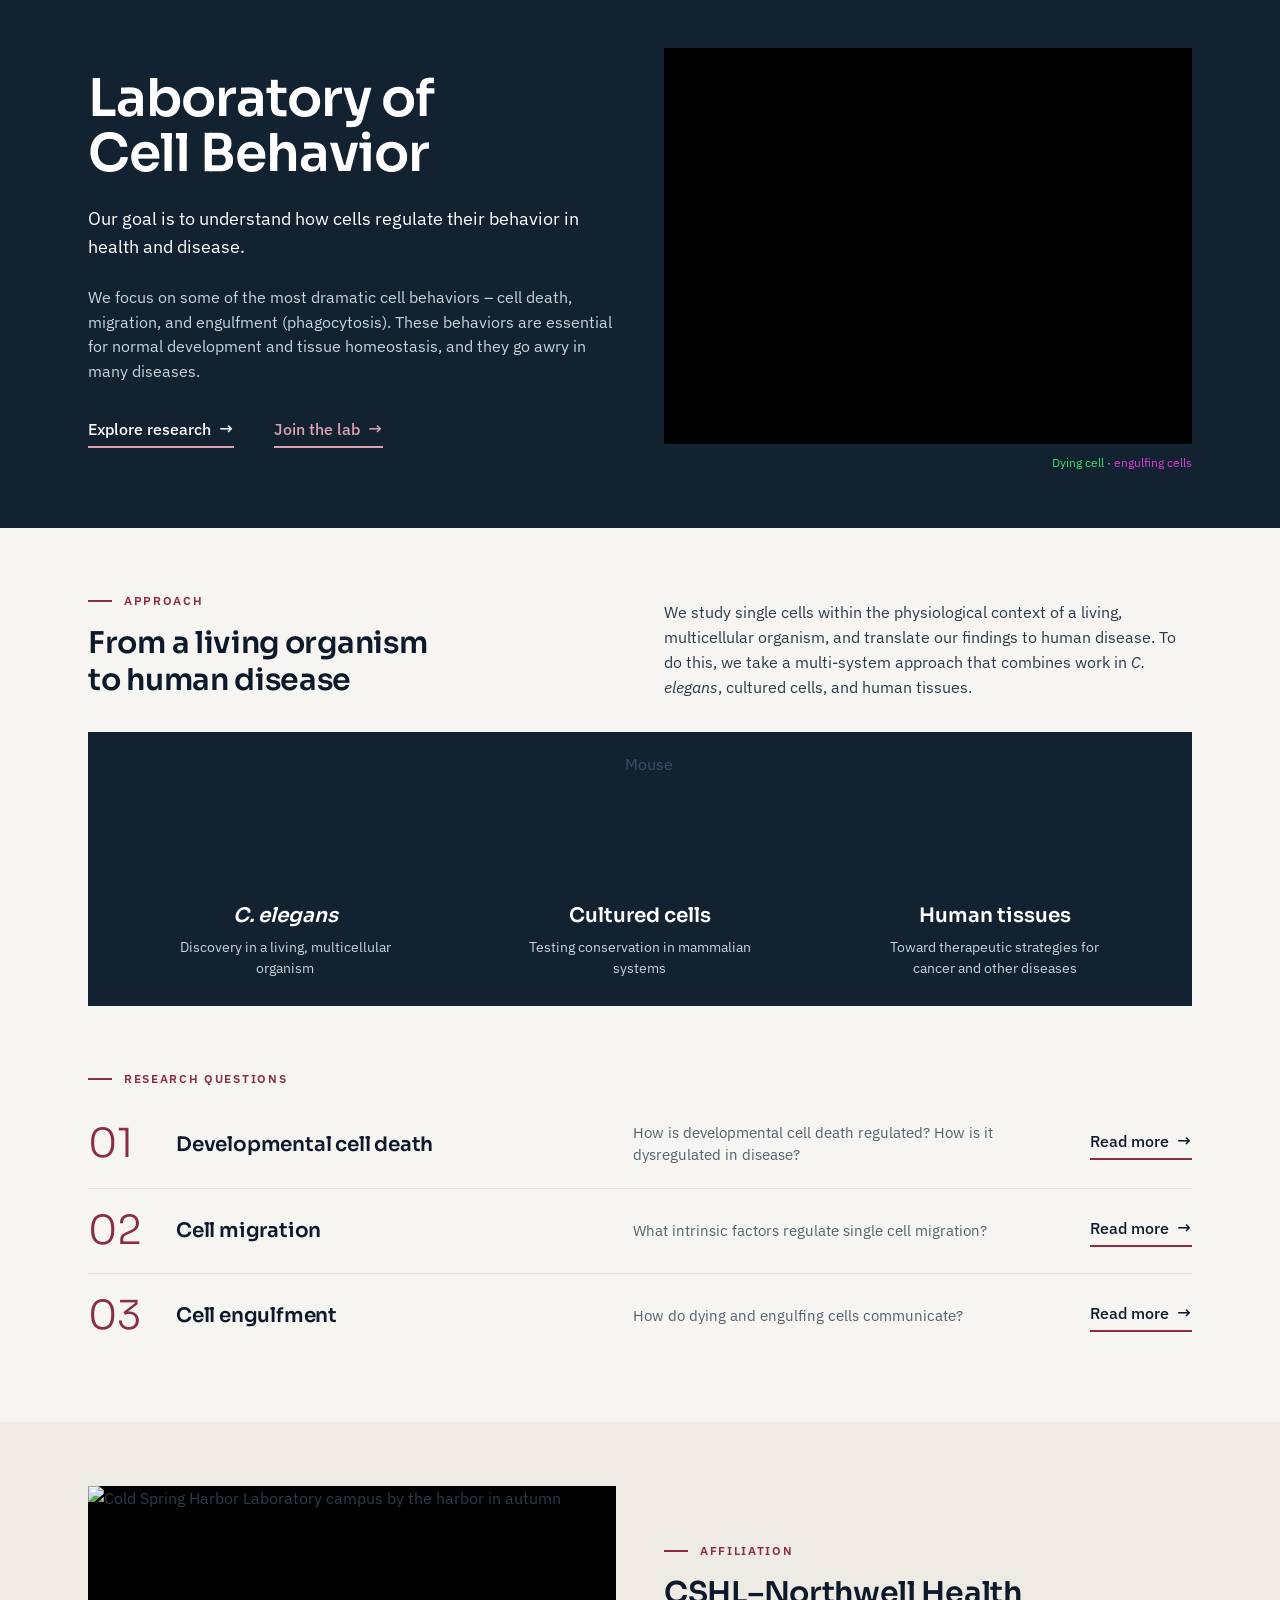
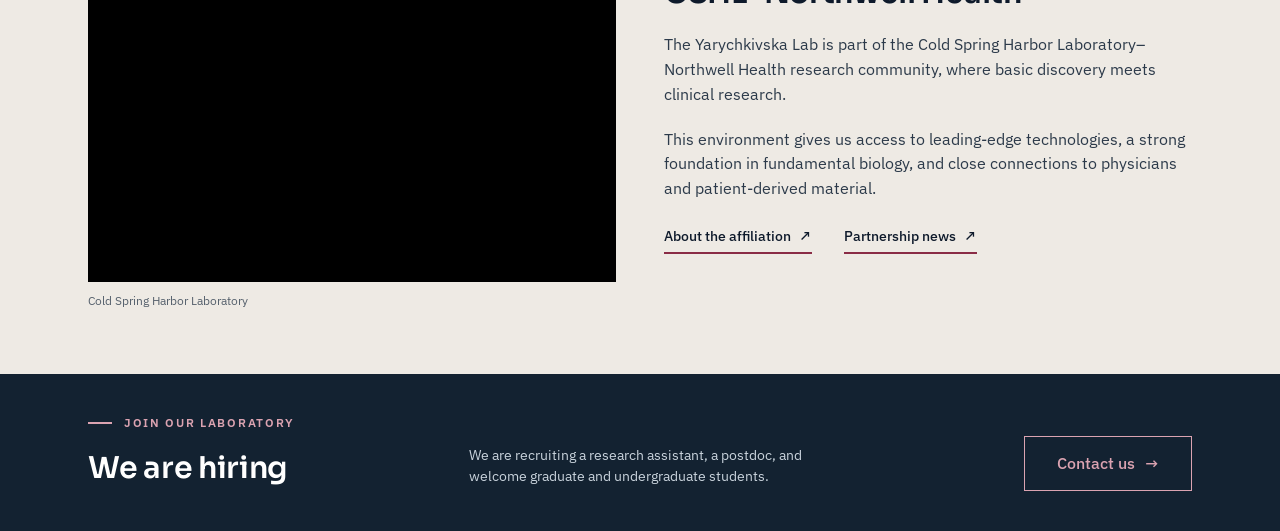
==== index.html @ fdfa4389 "Remove numbers from the Approach items Co-Authored-By: Claude Opus 5.5 <noreply@anthropic.com>" ====
<!DOCTYPE html>
<html lang="en">
<head>
<meta charset="utf-8">
<meta name="viewport" content="width=device-width, initial-scale=1">
<title>Yarychkivska Lab — Laboratory of Cell Behavior</title>
<meta name="description" content="The Yarychkivska Lab studies how cells regulate their behavior in health and disease — cell death, migration, and engulfment.">
<link rel="preconnect" href="https://fonts.googleapis.com">
<link rel="preconnect" href="https://fonts.gstatic.com" crossorigin>
<link rel="stylesheet" href="https://fonts.googleapis.com/css2?family=IBM+Plex+Sans:ital,wght@0,300..700;1,300..700&family=Sora:wght@300..700&display=swap">
<link rel="stylesheet" href="css/styles.css">
</head>
<body data-page="Home">
<div class="page">
  <div data-site-header></div>

  <main>
    <section class="inverse on-dark hero">
      <div class="container split">
        <div class="stack" style="gap:24px">
          <h1>Laboratory of Cell Behavior</h1>
          <p class="lead">Our goal is to understand how cells regulate their behavior in health and disease.</p>
          <p class="muted">We focus on some of the most dramatic cell behaviors – cell death, migration, and engulfment (phagocytosis). These behaviors are essential for normal development and tissue homeostasis, and they go awry in many diseases.</p>
          <div class="links">
            <a class="arrow-link" href="research.html">Explore research</a>
            <a class="arrow-link accent" href="contact.html">Join the lab</a>
          </div>
        </div>
        <figure class="figure">
          <div class="figure-frame">
            <video autoplay muted loop playsinline preload="auto" poster="assets/video/poster.png" width="1600" height="1200">
              <source src="assets/video/cell-animation.mp4" type="video/mp4">
            </video>
          </div>
          <figcaption><span style="color:var(--channel-green)">Dying cell</span> · <span style="color:var(--channel-magenta)">engulfing cells</span></figcaption>
        </figure>
      </div>
    </section>

    <section style="padding:64px 0">
      <div class="container stack" style="gap:32px">
        <div class="split-380" style="align-items:end">
          <div class="section-heading">
            <div class="eyebrow">Approach</div>
            <h2>From a living organism to human disease</h2>
          </div>
          <p class="body-text">We study single cells within the physiological context of a living, multicellular organism, and translate our findings to human disease. To do this, we take a multi-system approach that combines work in <em>C. elegans</em>, cultured cells, and human tissues.</p>
        </div>
        <div class="inverse approach">
          <div class="approach-item">
            <div class="approach-art"><img src="assets/doc/image4.png" alt="C. elegans" style="left:-33.3%"></div>
            <span class="approach-title"><em>C. elegans</em></span>
            <span class="approach-text">Discovery in a living, multicellular organism</span>
          </div>
          <div class="approach-item">
            <div class="approach-art"><img src="assets/doc/image4.png" alt="Mouse" style="left:-195%"></div>
            <span class="approach-title">Cultured cells</span>
            <span class="approach-text">Testing conservation in mammalian systems</span>
          </div>
          <div class="approach-item">
            <div class="approach-art"><img src="assets/doc/image4.png" alt="Human" style="left:-368%"></div>
            <span class="approach-title">Human tissues</span>
            <span class="approach-text">Toward therapeutic strategies for cancer and other diseases</span>
          </div>
        </div>
      </div>
    </section>

    <section style="padding:0 0 64px">
      <div class="container stack" style="gap:12px">
        <div class="eyebrow">Research questions</div>
        <div class="stack">
          <div class="research-item">
            <span class="numeral">01</span>
            <div class="body">
              <h3 class="h3">Developmental cell death</h3>
              <p>How is developmental cell death regulated? How is it dysregulated in disease?</p>
            </div>
            <a class="arrow-link" href="research.html#death">Read more</a>
          </div>
          <div class="research-item">
            <span class="numeral">02</span>
            <div class="body">
              <h3 class="h3">Cell migration</h3>
              <p>What intrinsic factors regulate single cell migration?</p>
            </div>
            <a class="arrow-link" href="research.html#migration">Read more</a>
          </div>
          <div class="research-item">
            <span class="numeral">03</span>
            <div class="body">
              <h3 class="h3">Cell engulfment</h3>
              <p>How do dying and engulfing cells communicate?</p>
            </div>
            <a class="arrow-link" href="research.html#engulfment">Read more</a>
          </div>
        </div>
      </div>
    </section>

    <section class="sunken" style="padding:64px 0">
      <div class="container split">
        <figure class="figure">
          <div class="figure-frame"><img src="assets/doc/cshl-campus.jpg" alt="Cold Spring Harbor Laboratory campus by the harbor in autumn" width="1400" height="1050"></div>
          <figcaption>Cold Spring Harbor Laboratory</figcaption>
        </figure>
        <div class="stack" style="gap:20px">
          <div class="section-heading">
            <div class="eyebrow">Affiliation</div>
            <h2>CSHL–Northwell Health</h2>
          </div>
          <p class="body-text">The Yarychkivska Lab is part of the Cold Spring Harbor Laboratory–Northwell Health research community, where basic discovery meets clinical research.</p>
          <p class="body-text">This environment gives us access to leading-edge technologies, a strong foundation in fundamental biology, and close connections to physicians and patient-derived material.</p>
          <div class="links" style="margin-top:4px">
            <a class="arrow-link external" href="https://www.cshl.edu/research/cshl-northwell-health-affiliation/#about" target="_blank" rel="noopener">About the affiliation</a>
            <a class="arrow-link external" href="https://www.northwell.edu/news/the-latest/cold-spring-harbor-laboratory-northwell-extend-strategic-affiliation" target="_blank" rel="noopener">Partnership news</a>
          </div>
        </div>
      </div>
    </section>

    <section class="inverse on-dark cta">
      <div class="container">
        <div class="stack" style="gap:12px">
          <div class="eyebrow">Join our laboratory</div>
          <h2>We are hiring</h2>
        </div>
        <p>We are recruiting a research assistant, a postdoc, and welcome graduate and undergraduate students.</p>
        <a class="button" href="contact.html">Contact us</a>
      </div>
    </section>
  </main>

  <div data-site-footer></div>
</div>
<script src="js/site.js"></script>
</body>
</html>
---- css/styles.css ----
/* Yarychkivska Lab — design tokens + components (ported from the Claude Design system) */

:root{
  /* Navy */
  --navy-900:#0c1824; --navy-800:#132231; --navy-700:#1c3244; --navy-600:#2a4458; --navy-400:#5d7a91;
  /* Paper */
  --cream-50:#fcfbf9; --cream-100:#f7f5f1; --cream-200:#eeeae4; --cream-300:#e2dcd4;
  /* Claret — accent rules, eyebrows, numerals, link underlines */
  --claret-300:#dba3b1; --claret-400:#a84a62; --claret-500:#8a2c46; --claret-600:#6c1f35;
  /* Ink */
  --ink-900:#0e1a2b; --ink-700:#2c3a4a; --ink-500:#55606c; --ink-400:#7a838d;
  --line-200:#e3dfd9; --line-300:#d3cdc5;
  /* Microscopy channel colors — bright on dark, darker on cream for legibility */
  --channel-green:#3fe06a; --channel-magenta:#e03fd6;
  --label-green:#1f9e45; --label-magenta:#c42bbb; --label-blue:#2b55d6;

  /* Semantic */
  --surface-page:var(--cream-100);
  --surface-sunken:var(--cream-200);
  --surface-inverse:var(--navy-800);
  --text-heading:var(--ink-900);
  --text-body:var(--ink-700);
  --text-muted:var(--ink-500);
  --text-caption:var(--ink-500);
  --text-on-inverse-muted:#c9d3dc;
  --accent:var(--claret-500);
  --border-subtle:var(--line-200);
  --border-on-inverse:var(--navy-600);
  --link:var(--ink-900);
  --focus-ring:var(--claret-400);

  /* Typography */
  --font-display:"Sora","IBM Plex Sans",system-ui,sans-serif;
  --font-body:"IBM Plex Sans",system-ui,sans-serif;
  --fs-display:52px; --fs-h1:40px; --fs-h2:30px; --fs-h3:20px; --fs-numeral:40px;
  --fs-body:16px; --fs-eyebrow:12px; --fs-nav:14px;
  --lh-tight:1.1; --lh-snug:1.25; --lh-body:1.55;
  --ls-display:-0.02em; --ls-heading:-0.01em; --ls-eyebrow:0.14em;

  /* Spacing */
  --container-max:1200px;
  --gutter:48px;
  --rule-accent-w:24px; --rule-accent-h:2px;
  --underline-h:2px;
  --button-border-w:1.5px;
  --ease-standard:cubic-bezier(.2,.6,.2,1);
  --dur-base:200ms;
}

@media (max-width:720px){
  :root{ --gutter:20px; --fs-display:36px; --fs-h1:30px; --fs-h2:24px; --fs-numeral:32px; }
}

/* Base */
*,*::before,*::after{box-sizing:border-box}
html{scroll-behavior:smooth}
body{margin:0;background:var(--surface-page);color:var(--text-body);font-family:var(--font-body);font-size:var(--fs-body);line-height:var(--lh-body);-webkit-font-smoothing:antialiased}
h1,h2,h3{font-family:var(--font-display);color:var(--text-heading);margin:0;letter-spacing:var(--ls-heading);text-wrap:balance}
p{margin:0;text-wrap:pretty}
a{color:var(--link);text-decoration:none}
a:hover{color:var(--claret-600)}
a:focus-visible,button:focus-visible{outline:2px solid var(--focus-ring);outline-offset:3px}
img,video{max-width:100%}

/* Layout */
.page{min-height:100vh;display:flex;flex-direction:column}
.page > main{flex:1}
.container{max-width:var(--container-max);margin:0 auto;padding:0 var(--gutter)}
.inverse{background:var(--surface-inverse)}
.sunken{background:var(--surface-sunken)}
.stack{display:flex;flex-direction:column}
.split{display:grid;grid-template-columns:repeat(auto-fit,minmax(min(100%,420px),1fr));gap:48px;align-items:center}
.split-380{display:grid;grid-template-columns:repeat(auto-fit,minmax(min(100%,380px),1fr));gap:48px}
.split-340{display:grid;grid-template-columns:repeat(auto-fit,minmax(min(100%,340px),1fr));gap:24px 48px}
.body-text{font-size:16px;line-height:var(--lh-body);color:var(--text-body)}
.caption{font-size:12px;line-height:1.5;color:var(--text-caption)}
.label{font-size:12px;font-weight:600;letter-spacing:var(--ls-eyebrow);text-transform:uppercase;color:var(--text-muted)}
.label.accent{color:var(--claret-600)}
.numeral{font-family:var(--font-display);font-weight:300;font-size:var(--fs-numeral);line-height:1;color:var(--accent)}
.h2{font-weight:600;font-size:var(--fs-h2);line-height:var(--lh-snug)}
.h3{font-weight:600;font-size:var(--fs-h3);line-height:var(--lh-snug)}

/* Header */
.site-header{position:relative;z-index:20;background:var(--surface-inverse);border-bottom:1px solid var(--border-on-inverse)}
.site-header .container{height:56px;display:flex;align-items:center;justify-content:space-between;gap:24px}
.brand{display:flex;align-items:center;gap:14px;min-width:0}
.brand-name{font-family:var(--font-display);font-weight:600;font-size:22px;color:#fff;letter-spacing:var(--ls-heading);white-space:nowrap}
.brand-rule{width:1px;height:20px;background:var(--claret-300)}
.brand-tagline{font-size:12px;color:#fff;white-space:nowrap}
.site-nav{display:flex;gap:28px;align-self:stretch}
.site-nav a{display:flex;align-items:center;font-size:var(--fs-nav);font-weight:500;color:#fff}
.site-nav a:hover{color:var(--claret-300)}
.site-nav a[aria-current="page"]{color:var(--claret-300);box-shadow:inset 0 -2px 0 var(--claret-300)}
.burger{display:none;width:44px;height:44px;margin-right:-10px;flex-direction:column;align-items:center;justify-content:center;gap:6px;background:transparent;border:0;cursor:pointer;padding:0}
.burger i{display:block;width:22px;height:2px;background:#fff;transition:transform var(--dur-base) var(--ease-standard),opacity var(--dur-base) var(--ease-standard)}
.burger[aria-expanded="true"] i{background:var(--claret-300)}
.burger[aria-expanded="true"] i:nth-child(1){transform:translateY(8px) rotate(45deg)}
.burger[aria-expanded="true"] i:nth-child(2){opacity:0}
.burger[aria-expanded="true"] i:nth-child(3){transform:translateY(-8px) rotate(-45deg)}
.mobile-nav{display:none;position:absolute;left:0;right:0;top:57px;background:var(--surface-inverse);border-bottom:1px solid var(--border-on-inverse);padding:8px var(--gutter) 28px;flex-direction:column}
.mobile-nav a{display:flex;align-items:center;justify-content:space-between;min-height:52px;font-family:var(--font-display);font-weight:600;font-size:20px;letter-spacing:var(--ls-heading);color:#fff;border-bottom:1px solid var(--border-on-inverse)}
.mobile-nav a::after{content:"\2192";font-family:var(--font-body);font-weight:400;font-size:16px;color:var(--claret-300)}
.mobile-nav a[aria-current="page"]{color:var(--claret-300)}
.mobile-nav span{margin-top:20px;font-size:12px;color:var(--text-on-inverse-muted)}

@media (max-width:1099px){ .brand-rule,.brand-tagline{display:none} }
@media (max-width:919px){
  .site-nav{display:none}
  .burger{display:flex}
  .site-header.open .mobile-nav{display:flex}
  .brand-rule,.brand-tagline{display:block}
}
@media (max-width:559px){ .brand-rule,.brand-tagline{display:none} }

/* Eyebrow + section heading */
.eyebrow{display:flex;align-items:center;gap:12px;font-size:var(--fs-eyebrow);font-weight:600;letter-spacing:var(--ls-eyebrow);text-transform:uppercase;color:var(--claret-500)}
.eyebrow::before{content:"";width:var(--rule-accent-w);height:var(--rule-accent-h);background:currentColor;display:block;flex:none}
.on-dark .eyebrow,.eyebrow.on-dark{color:var(--claret-300)}
.section-heading{display:flex;flex-direction:column;gap:14px}
.section-heading h1,.section-heading h2{font-weight:600;font-size:var(--fs-h2);line-height:var(--lh-snug)}
.section-heading.large h1,.section-heading.large h2{font-size:var(--fs-h1)}
.on-dark .section-heading h1,.on-dark .section-heading h2{color:#fff}

/* Arrow link */
.arrow-link{display:inline-flex;align-items:center;gap:8px;font-weight:500;font-size:16px;color:var(--ink-900);padding-bottom:4px;border-bottom:var(--underline-h) solid var(--claret-500);transition:gap var(--dur-base) var(--ease-standard)}
.arrow-link:hover{gap:12px;color:var(--ink-900)}
.arrow-link::after{content:"\2192";font-size:1.05em}
.arrow-link.external{font-size:14px}
.arrow-link.external::after{content:"\2197"}
.on-dark .arrow-link{color:#fff;border-bottom-color:var(--claret-300)}
.on-dark .arrow-link.accent{color:var(--claret-300)}
.links{display:flex;gap:32px;flex-wrap:wrap}

/* Button */
.button{display:inline-flex;align-items:center;gap:10px;padding:14px 32px;border:var(--button-border-w) solid var(--claret-300);background:transparent;color:var(--claret-300);font-family:var(--font-body);font-size:16px;font-weight:500;white-space:nowrap;transition:background var(--dur-base) var(--ease-standard),color var(--dur-base) var(--ease-standard)}
.button::after{content:"\2192"}
.button:hover{background:var(--claret-300);color:var(--navy-800)}

/* Page hero (inner pages) */
.page-hero{padding:56px 0}
.page-hero p.lead{font-size:18px;line-height:var(--lh-body);color:#fff}
.page-hero p.muted{font-size:16px;line-height:var(--lh-body);color:var(--text-on-inverse-muted)}

/* Home hero */
.hero{padding:48px 0 56px}
.hero h1{font-weight:600;font-size:var(--fs-display);line-height:1.05;letter-spacing:var(--ls-display);color:#fff}
.hero .lead{font-size:18px;color:#fff;max-width:560px}
.hero .muted{color:var(--text-on-inverse-muted);max-width:560px}
.hero .links{gap:40px;margin-top:8px}
.hero video{display:block;width:100%;height:auto;aspect-ratio:4/3;background:#000}

/* Figure */
.figure{margin:0;display:flex;flex-direction:column;gap:10px}
.figure-frame{background:#000;overflow:hidden}
.figure-frame img{display:block;width:100%;height:auto;object-fit:cover}
.figure figcaption{font-size:12px;line-height:1.5;color:var(--text-caption)}
.on-dark .figure figcaption{color:var(--text-on-inverse-muted);text-align:right}

/* Approach band */
.approach{padding:24px 32px 28px;display:grid;grid-template-columns:repeat(auto-fit,minmax(min(100%,180px),1fr));gap:32px 24px}
.approach-item{display:flex;flex-direction:column;align-items:center;text-align:center;gap:6px}
.approach-art{width:min(100%,130px);aspect-ratio:300/320;position:relative;overflow:hidden}
.approach-art img{position:absolute;top:-2.5%;width:491.3%;max-width:none;height:auto;mix-blend-mode:screen;opacity:.9}
.approach-title{font-family:var(--font-display);font-weight:600;font-size:var(--fs-h3);color:#fff}
.approach-text{font-size:14px;line-height:1.45;color:var(--text-on-inverse-muted);max-width:240px}

/* Research list (home) */
.research-item{display:flex;flex-wrap:wrap;align-items:center;gap:12px 32px;padding:22px 0;border-bottom:1px solid var(--border-subtle)}
.research-item:last-child{border-bottom:none}
.research-item .numeral{flex:0 0 56px}
.research-item .body{flex:1 1 300px;min-width:0;display:grid;grid-template-columns:repeat(auto-fit,minmax(min(100%,220px),1fr));align-items:center;gap:8px 32px}
.research-item p{font-size:15px;line-height:1.45;color:var(--text-muted)}

/* Research page articles */
.question{display:flex;flex-wrap:wrap;gap:12px 32px;padding:40px 0;border-top:1px solid var(--border-subtle)}
.question > .numeral{flex:0 0 80px}
.question > .content{flex:1 1 320px;min-width:0}
.question h3{font-weight:600;font-size:24px;line-height:var(--lh-snug)}
.open-q{font-size:15px;line-height:1.45;color:var(--text-heading);padding:12px 0;border-top:1px solid var(--border-subtle)}
.open-q.lg{font-size:16px}
.open-grid{display:grid;grid-template-columns:repeat(auto-fit,minmax(min(100%,200px),1fr));gap:32px 24px}
.open-grid .tile{background:#000;height:220px;display:flex;align-items:center;justify-content:center;overflow:hidden}
.open-grid .tile img{display:block;height:auto;clip-path:inset(2.5%)}

/* Publications */
.pub{display:grid;grid-template-columns:64px minmax(0,1fr);column-gap:24px;padding:24px 0;border-bottom:1px solid var(--border-subtle)}
.pub .year{font-family:var(--font-display);font-weight:300;font-size:24px;line-height:1.2;color:var(--accent)}
.pub h3{font-weight:600;font-size:18px;line-height:var(--lh-snug);text-wrap:pretty}
.pub .authors{font-size:14px;line-height:1.5;color:var(--text-body)}
.pub .authors strong{font-weight:600;color:var(--text-heading)}
.pub .journal{font-size:14px;color:var(--text-muted)}
.pub .links{margin-top:6px}

/* Contact */
.position{display:flex;flex-wrap:wrap;gap:12px 32px;padding:28px 0;border-bottom:1px solid var(--border-subtle)}
.position:last-child{border-bottom:none;padding-bottom:0}
.position h3{flex:0 1 200px;font-weight:600;font-size:var(--fs-h3);line-height:var(--lh-snug)}
.position .content{flex:1 1 280px;min-width:0;display:flex;flex-direction:column;gap:12px}
.contact-aside{flex:1 1 260px;min-width:0;display:flex;flex-direction:column;gap:28px;padding-top:28px;border-top:2px solid var(--claret-500)}
.contact-aside .block{display:flex;flex-direction:column;gap:6px;padding-top:24px;border-top:1px solid var(--border-subtle)}

/* CTA band */
.cta{padding:40px 0}
.cta .container{display:flex;flex-wrap:wrap;align-items:flex-end;justify-content:space-between;gap:20px 40px}
.cta h2{font-weight:600;font-size:30px;color:#fff}
.cta p{flex:1 1 260px;max-width:380px;font-size:14px;line-height:1.5;color:var(--text-on-inverse-muted);padding-bottom:4px}

/* Footer */
.site-footer .container{padding-top:28px;padding-bottom:28px;display:flex;align-items:center;justify-content:space-between;gap:24px;flex-wrap:wrap}
.footer-brand{display:flex;align-items:center;gap:10px}
.footer-brand strong{font-family:var(--font-display);font-weight:600;font-size:16px;color:var(--text-heading)}
.footer-brand span{font-size:12px;color:var(--text-muted)}
.footer-brand .dot{color:var(--ink-400)}
.made-in{display:inline-flex;align-items:center;gap:6px;font-size:12px;color:var(--text-muted);white-space:nowrap}
.made-in svg{display:block;width:16px;height:11px;border-radius:1px}
.footer-nav{display:flex;gap:28px;flex-wrap:wrap}
.footer-nav a{font-size:13px;color:var(--text-body)}
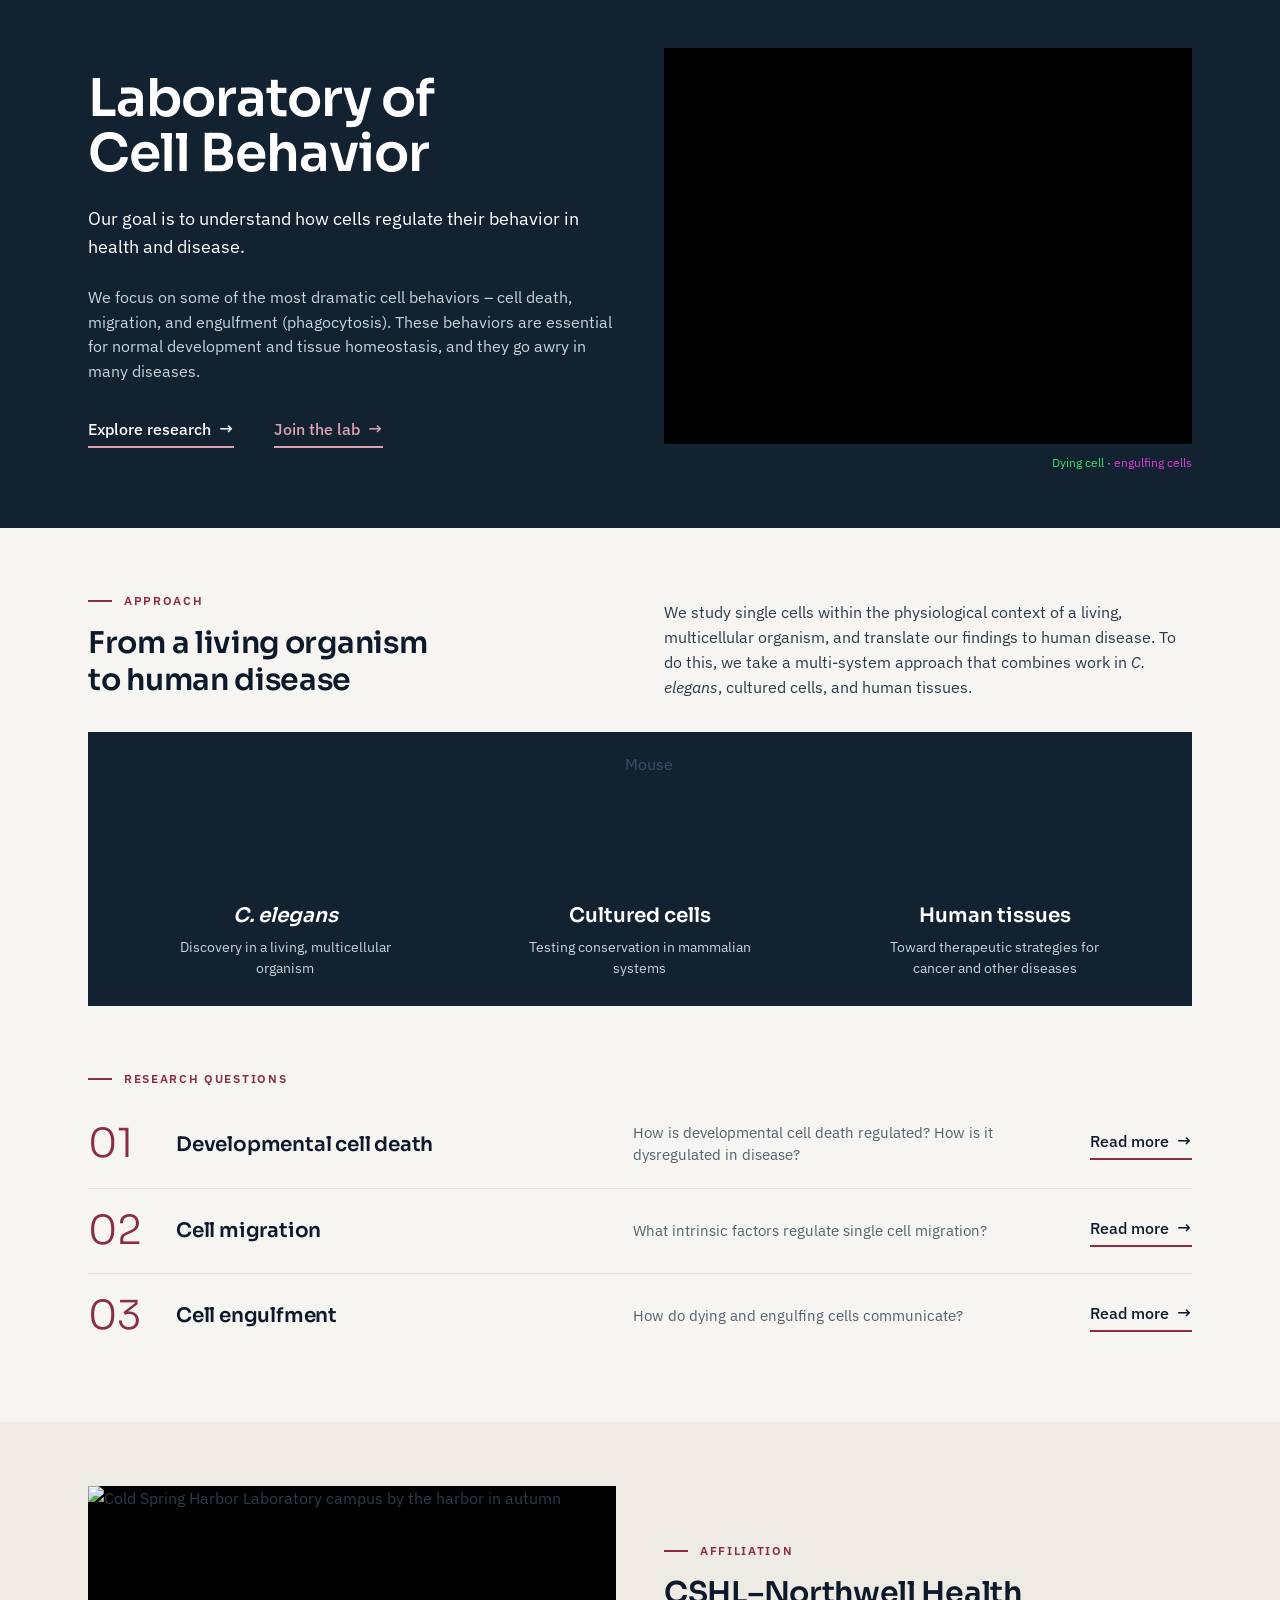
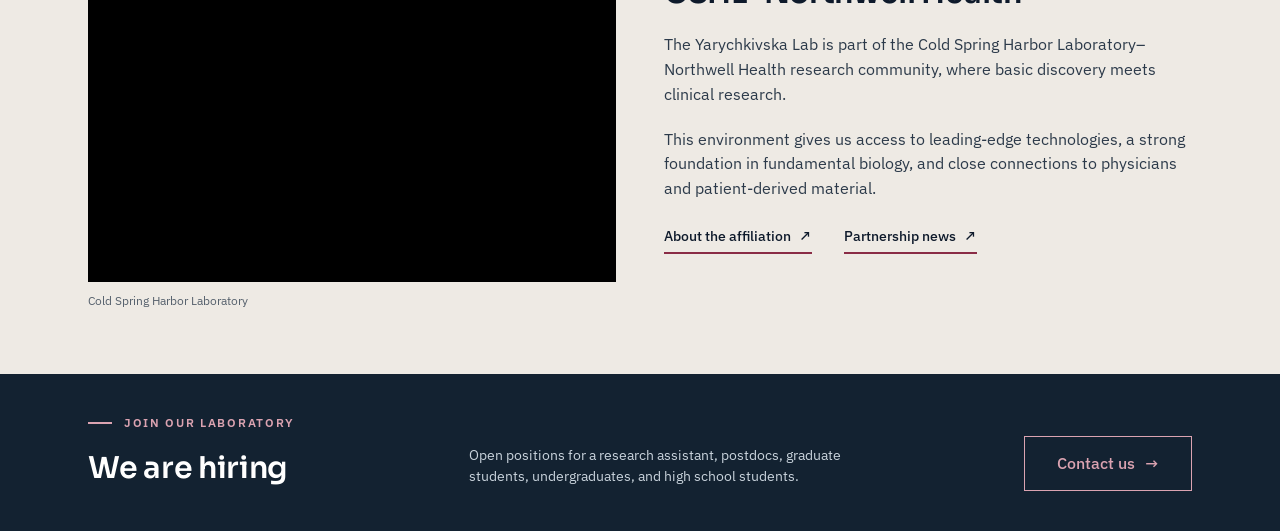
==== commit 4cb918e0: "List all open positions in the hiring bands Co-Authored-By: Claude Opus 5.5 <noreply@anthropic.com>" ====
--- a/index.html
+++ b/index.html
@@ -125,7 +125,7 @@
           <div class="eyebrow">Join our laboratory</div>
           <h2>We are hiring</h2>
         </div>
-        <p>We are recruiting a research assistant, a postdoc, and welcome graduate and undergraduate students.</p>
+        <p>Open positions for a research assistant, postdocs, graduate students, undergraduates, and high school students.</p>
         <a class="button" href="contact.html">Contact us</a>
       </div>
     </section>
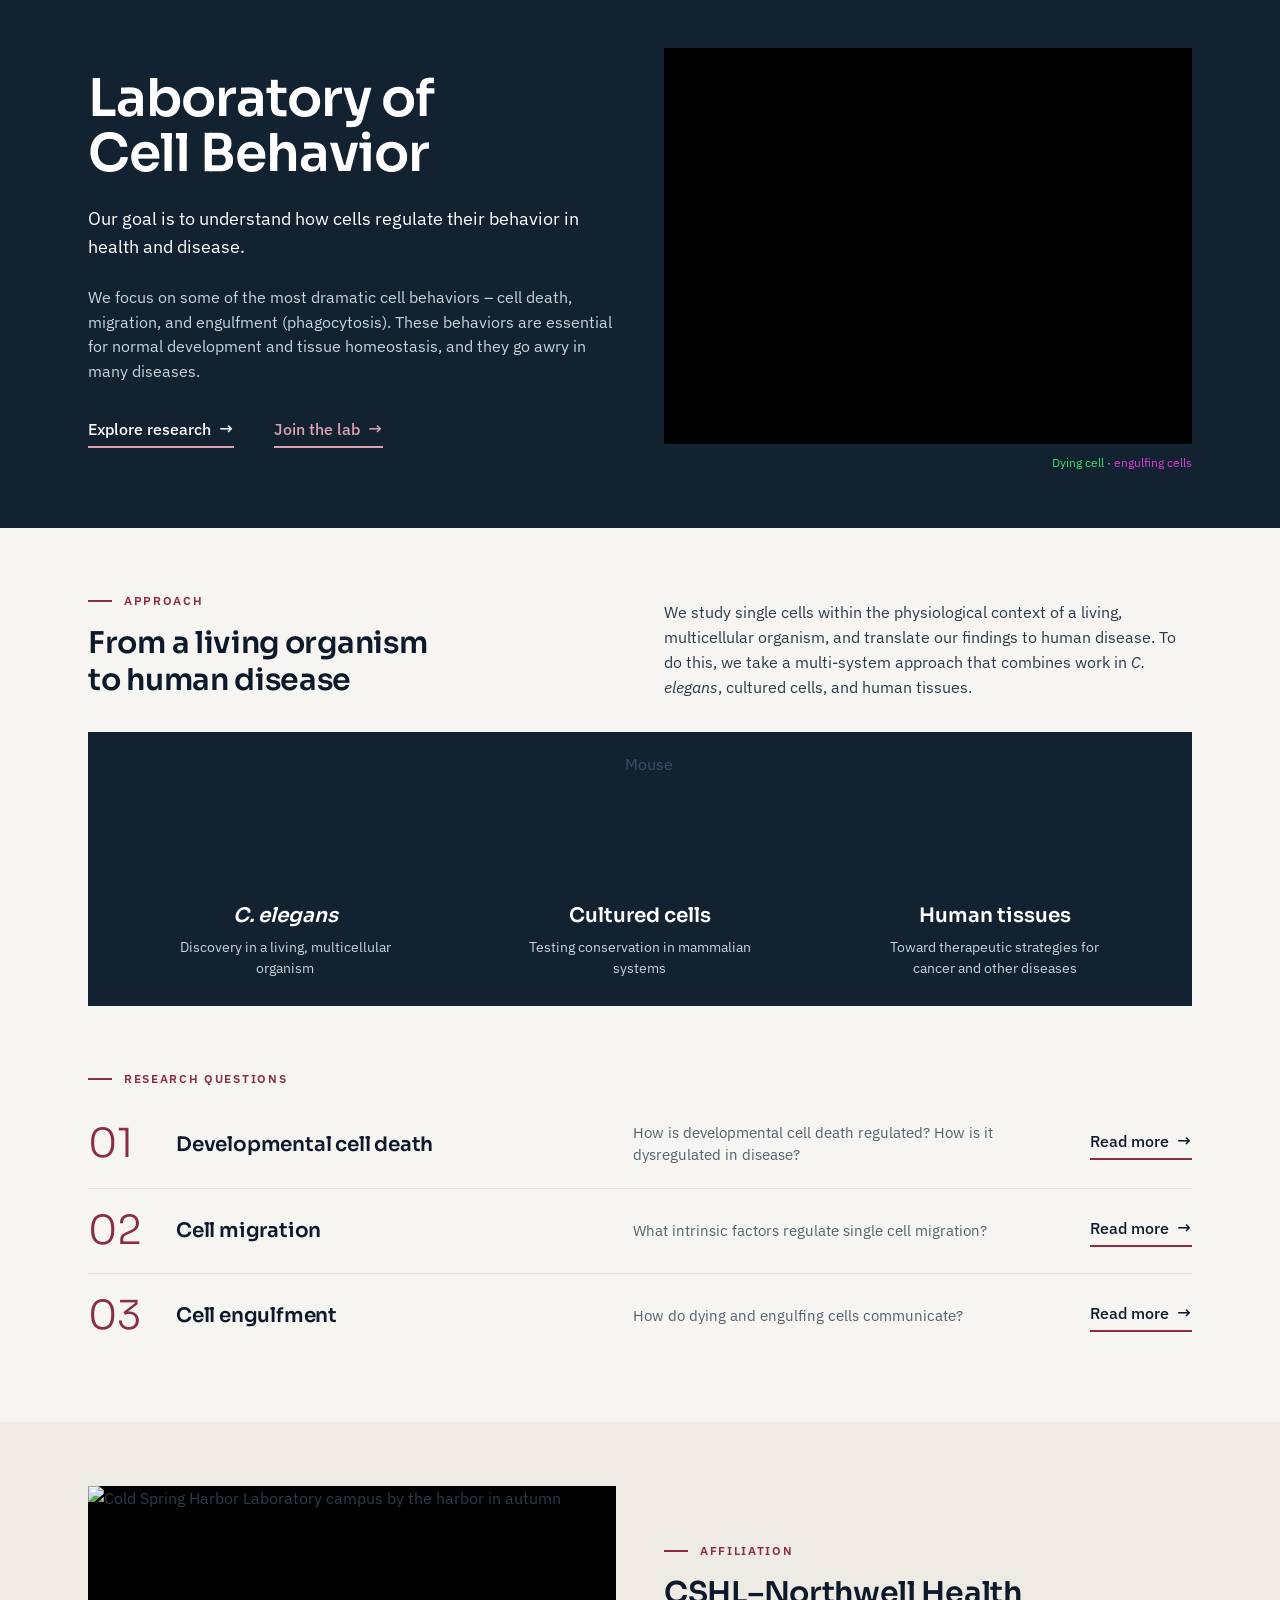
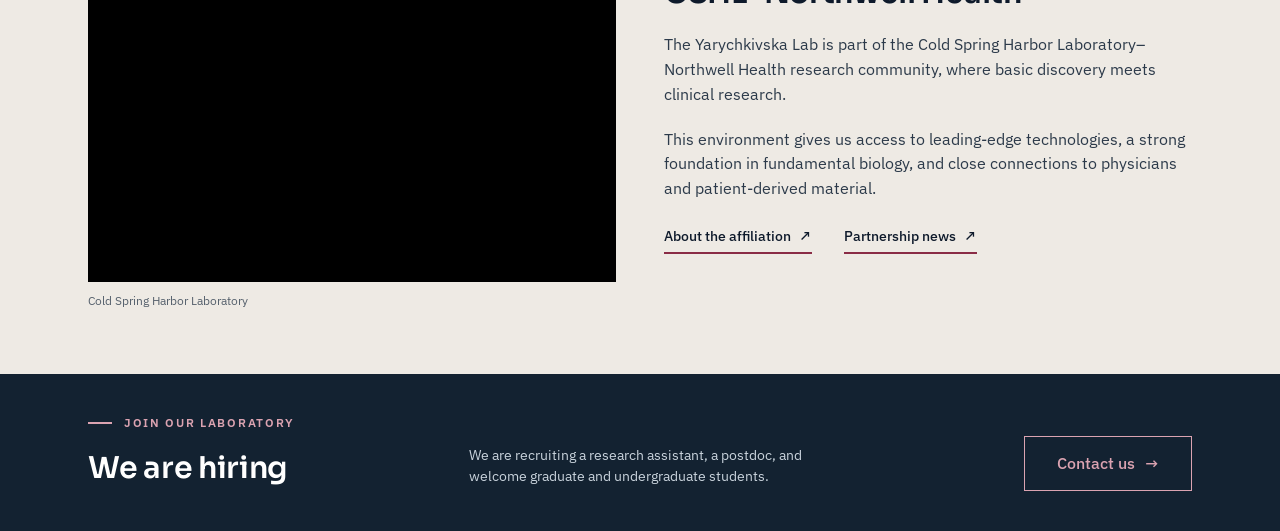
==== commit 78c066cb: "Revert "List all open positions in the hiring bands" This reverts commit 4cb918e.  Co-Authored-By: C" ====
--- a/index.html
+++ b/index.html
@@ -125,7 +125,7 @@
           <div class="eyebrow">Join our laboratory</div>
           <h2>We are hiring</h2>
         </div>
-        <p>Open positions for a research assistant, postdocs, graduate students, undergraduates, and high school students.</p>
+        <p>We are recruiting a research assistant, a postdoc, and welcome graduate and undergraduate students.</p>
         <a class="button" href="contact.html">Contact us</a>
       </div>
     </section>
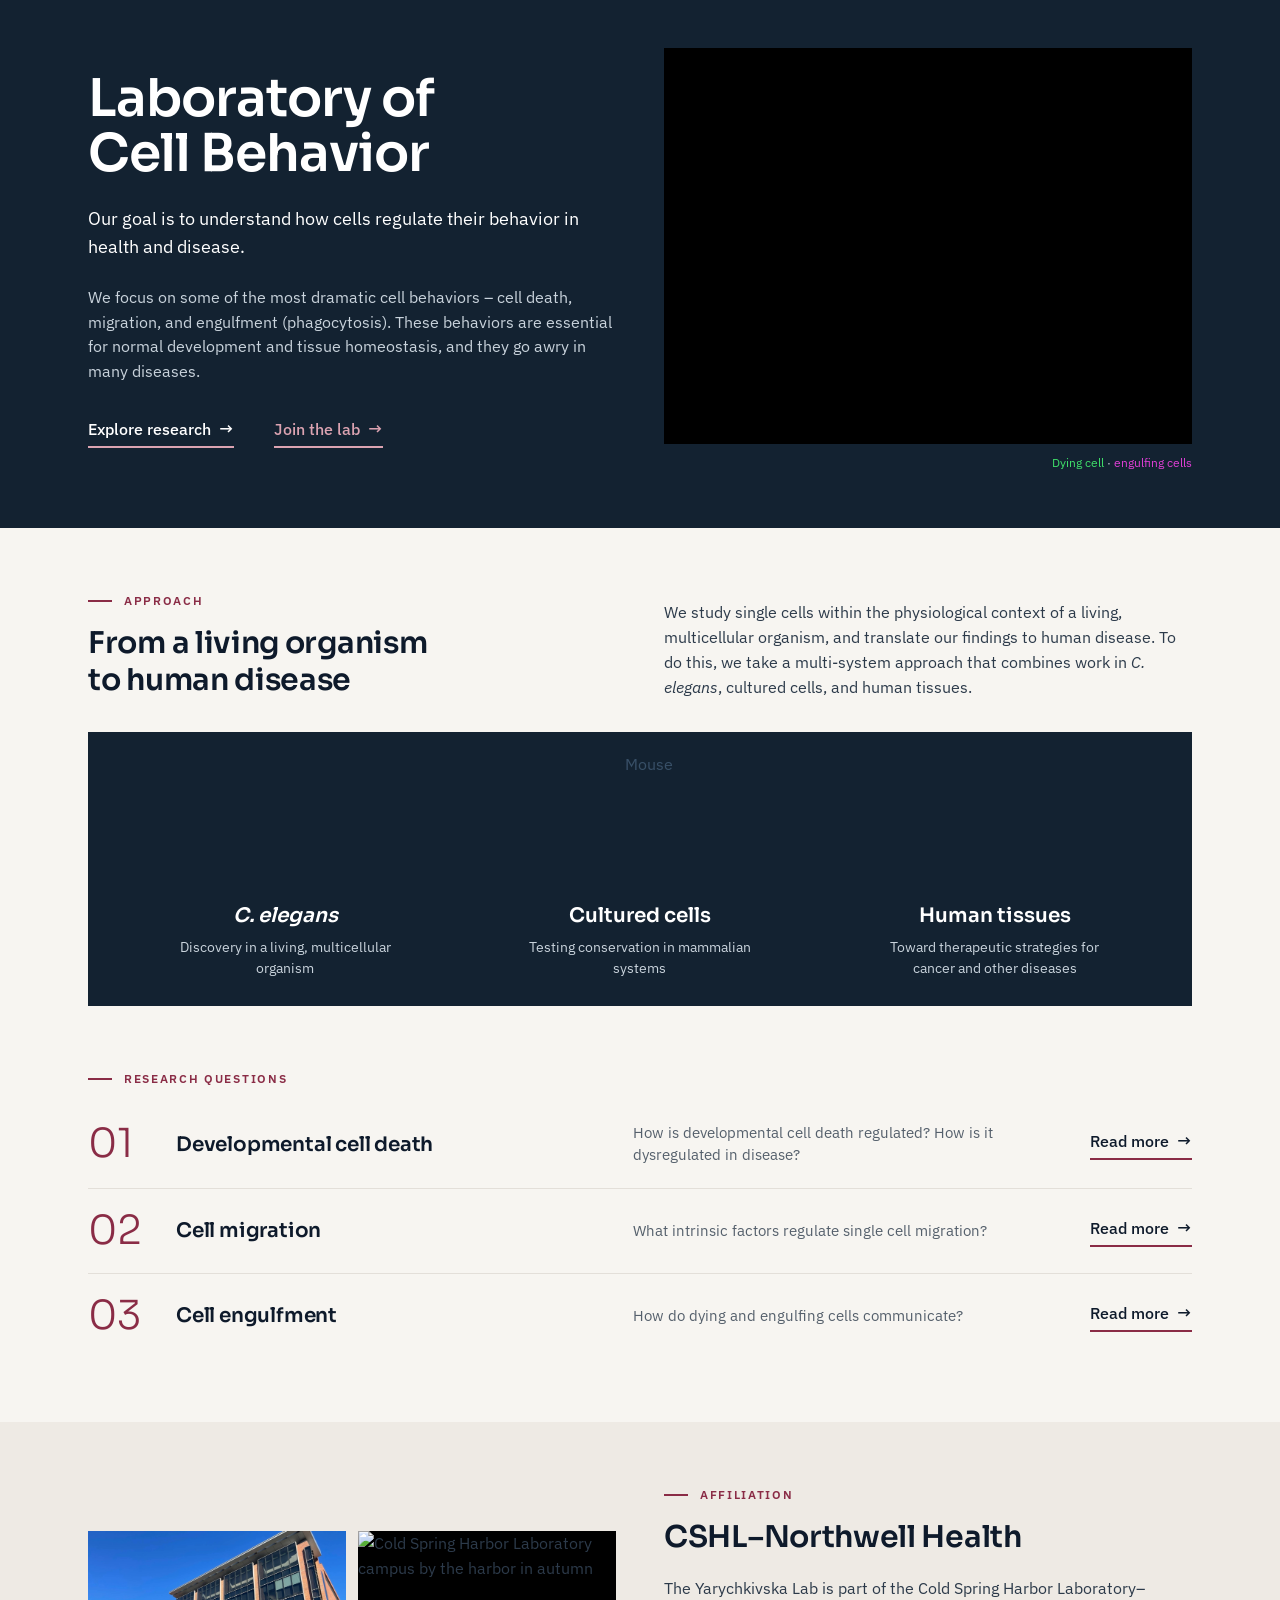
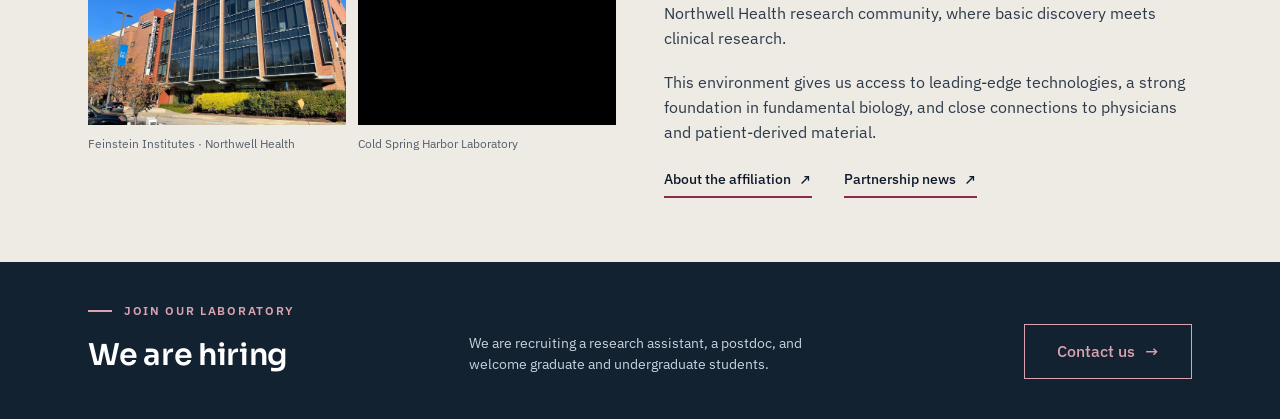
==== commit ed1549c5: "Show Feinstein and CSHL photos side by side in the affiliation section Co-Authored-By: Claude Opus 5" ====
--- a/index.html
+++ b/index.html
@@ -100,10 +100,16 @@
 
     <section class="sunken" style="padding:64px 0">
       <div class="container split">
-        <figure class="figure">
-          <div class="figure-frame"><img src="assets/doc/cshl-campus.jpg" alt="Cold Spring Harbor Laboratory campus by the harbor in autumn" width="1400" height="1050"></div>
-          <figcaption>Cold Spring Harbor Laboratory</figcaption>
-        </figure>
+        <div class="photo-pair">
+          <figure class="figure">
+            <div class="figure-frame"><img src="assets/doc/feinstein-building.jpg" alt="Feinstein Institutes for Medical Research, Manhasset" width="1400" height="1050" loading="lazy"></div>
+            <figcaption>Feinstein Institutes · Northwell Health</figcaption>
+          </figure>
+          <figure class="figure">
+            <div class="figure-frame"><img src="assets/doc/cshl-campus.jpg" alt="Cold Spring Harbor Laboratory campus by the harbor in autumn" width="1400" height="1050" loading="lazy"></div>
+            <figcaption>Cold Spring Harbor Laboratory</figcaption>
+          </figure>
+        </div>
         <div class="stack" style="gap:20px">
           <div class="section-heading">
             <div class="eyebrow">Affiliation</div>
--- a/css/styles.css
+++ b/css/styles.css
@@ -153,6 +153,9 @@
 .figure{margin:0;display:flex;flex-direction:column;gap:10px}
 .figure-frame{background:#000;overflow:hidden}
 .figure-frame img{display:block;width:100%;height:auto;object-fit:cover}
+.photo-pair{display:grid;grid-template-columns:repeat(2,minmax(0,1fr));gap:12px}
+.photo-pair .figure{min-width:0}
+.photo-pair img{aspect-ratio:4/3}
 .figure figcaption{font-size:12px;line-height:1.5;color:var(--text-caption)}
 .on-dark .figure figcaption{color:var(--text-on-inverse-muted);text-align:right}
 
